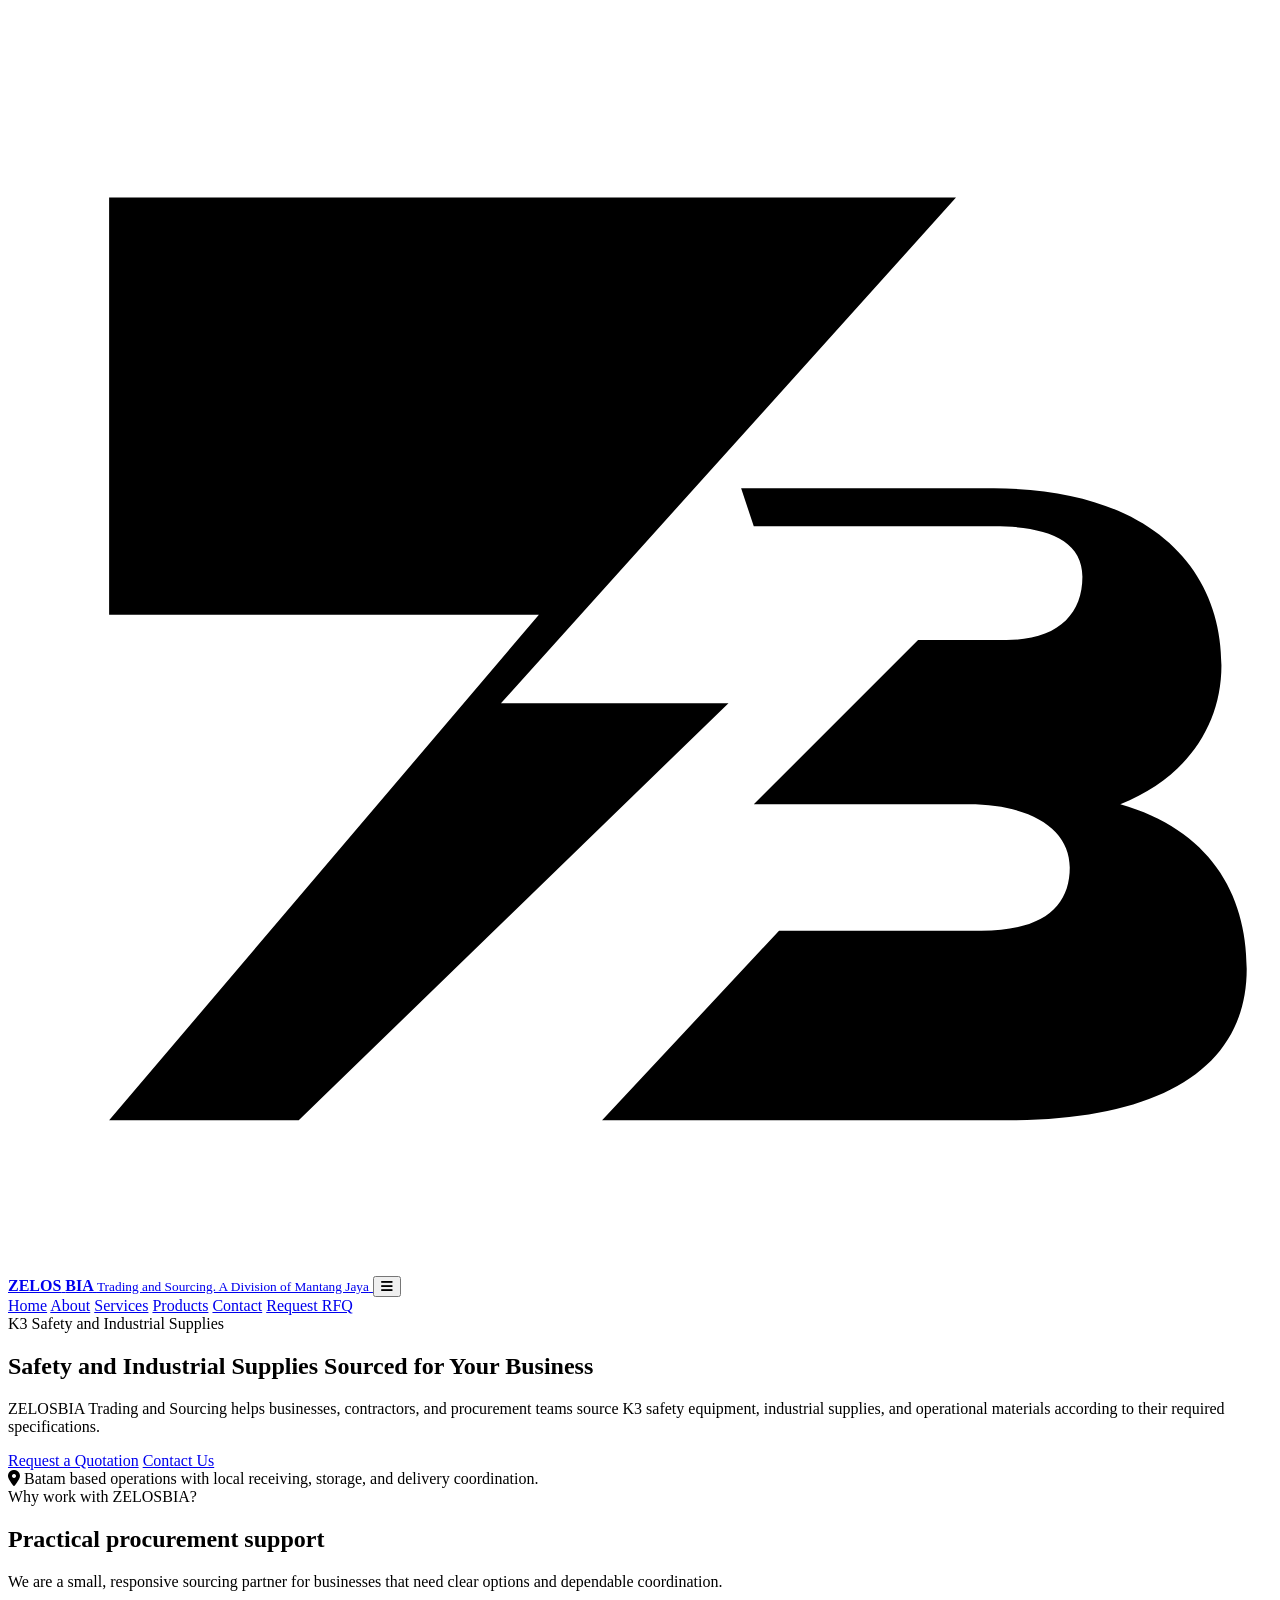
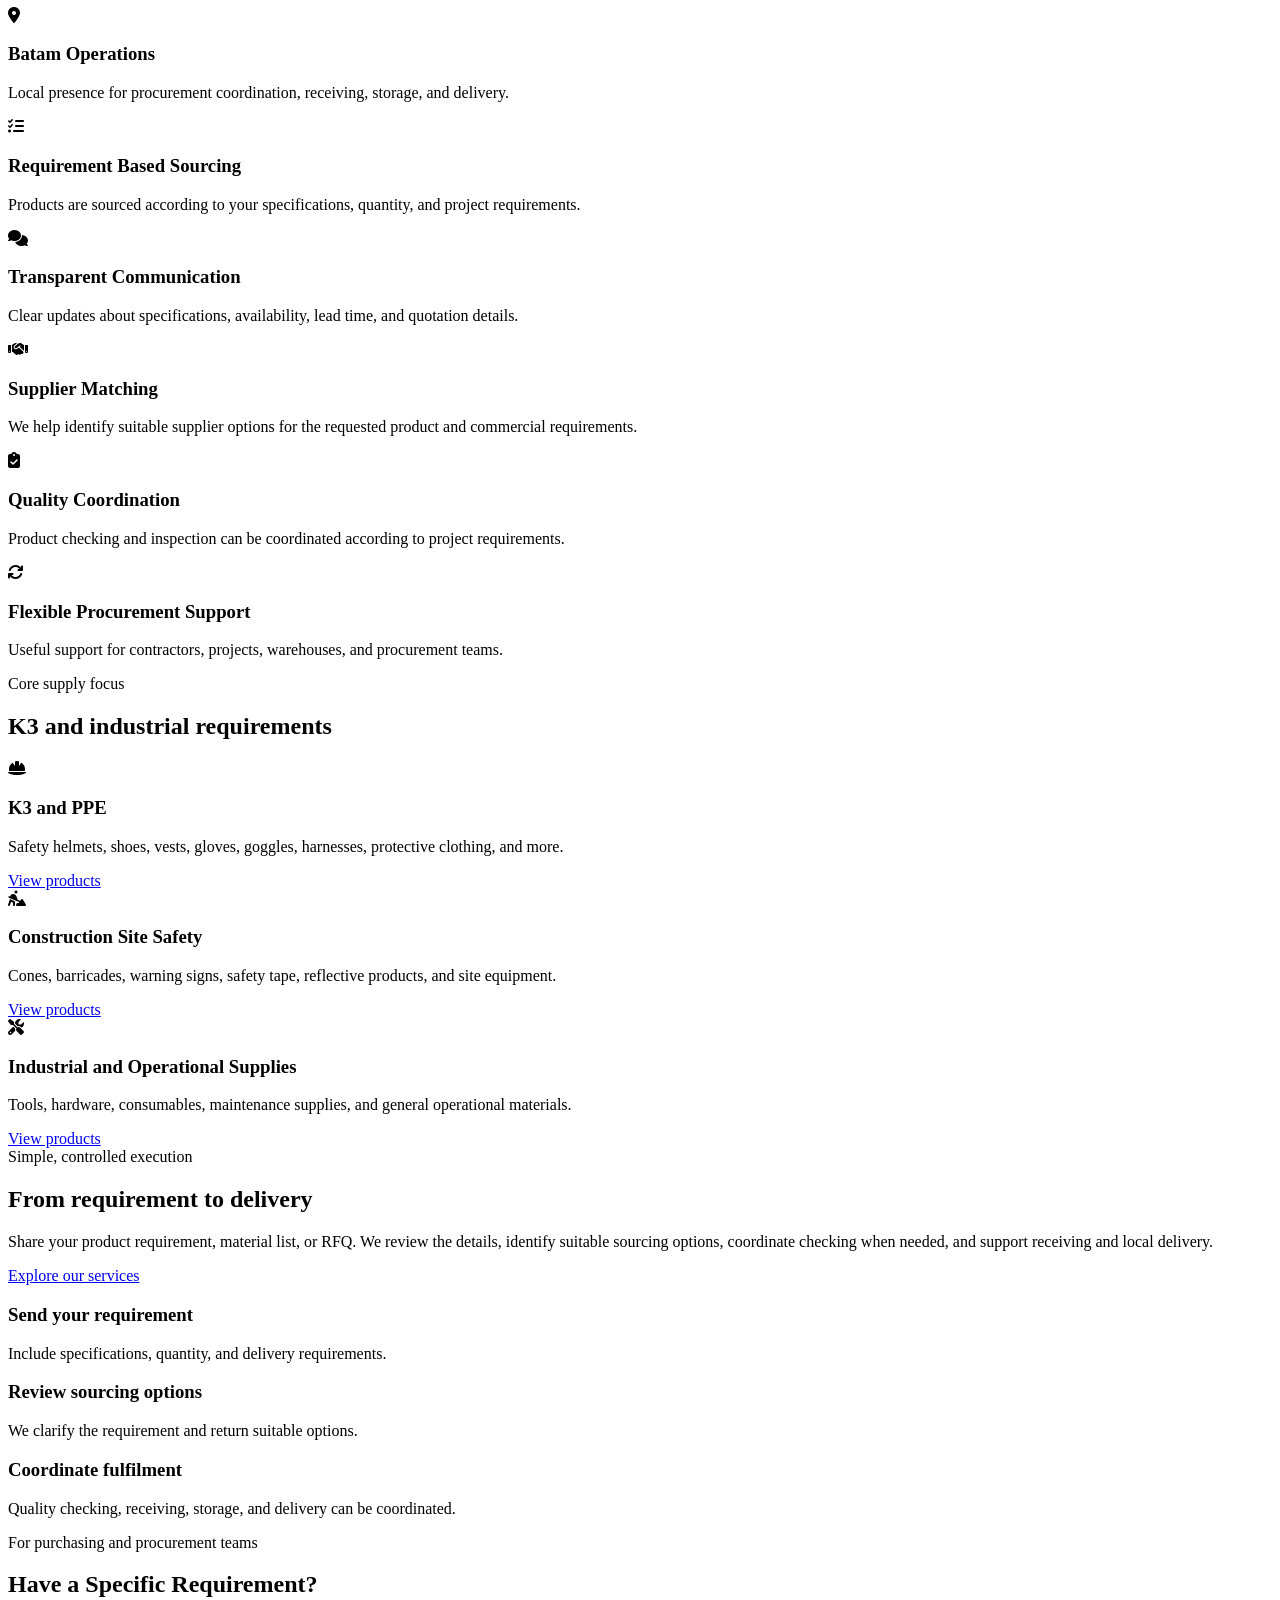
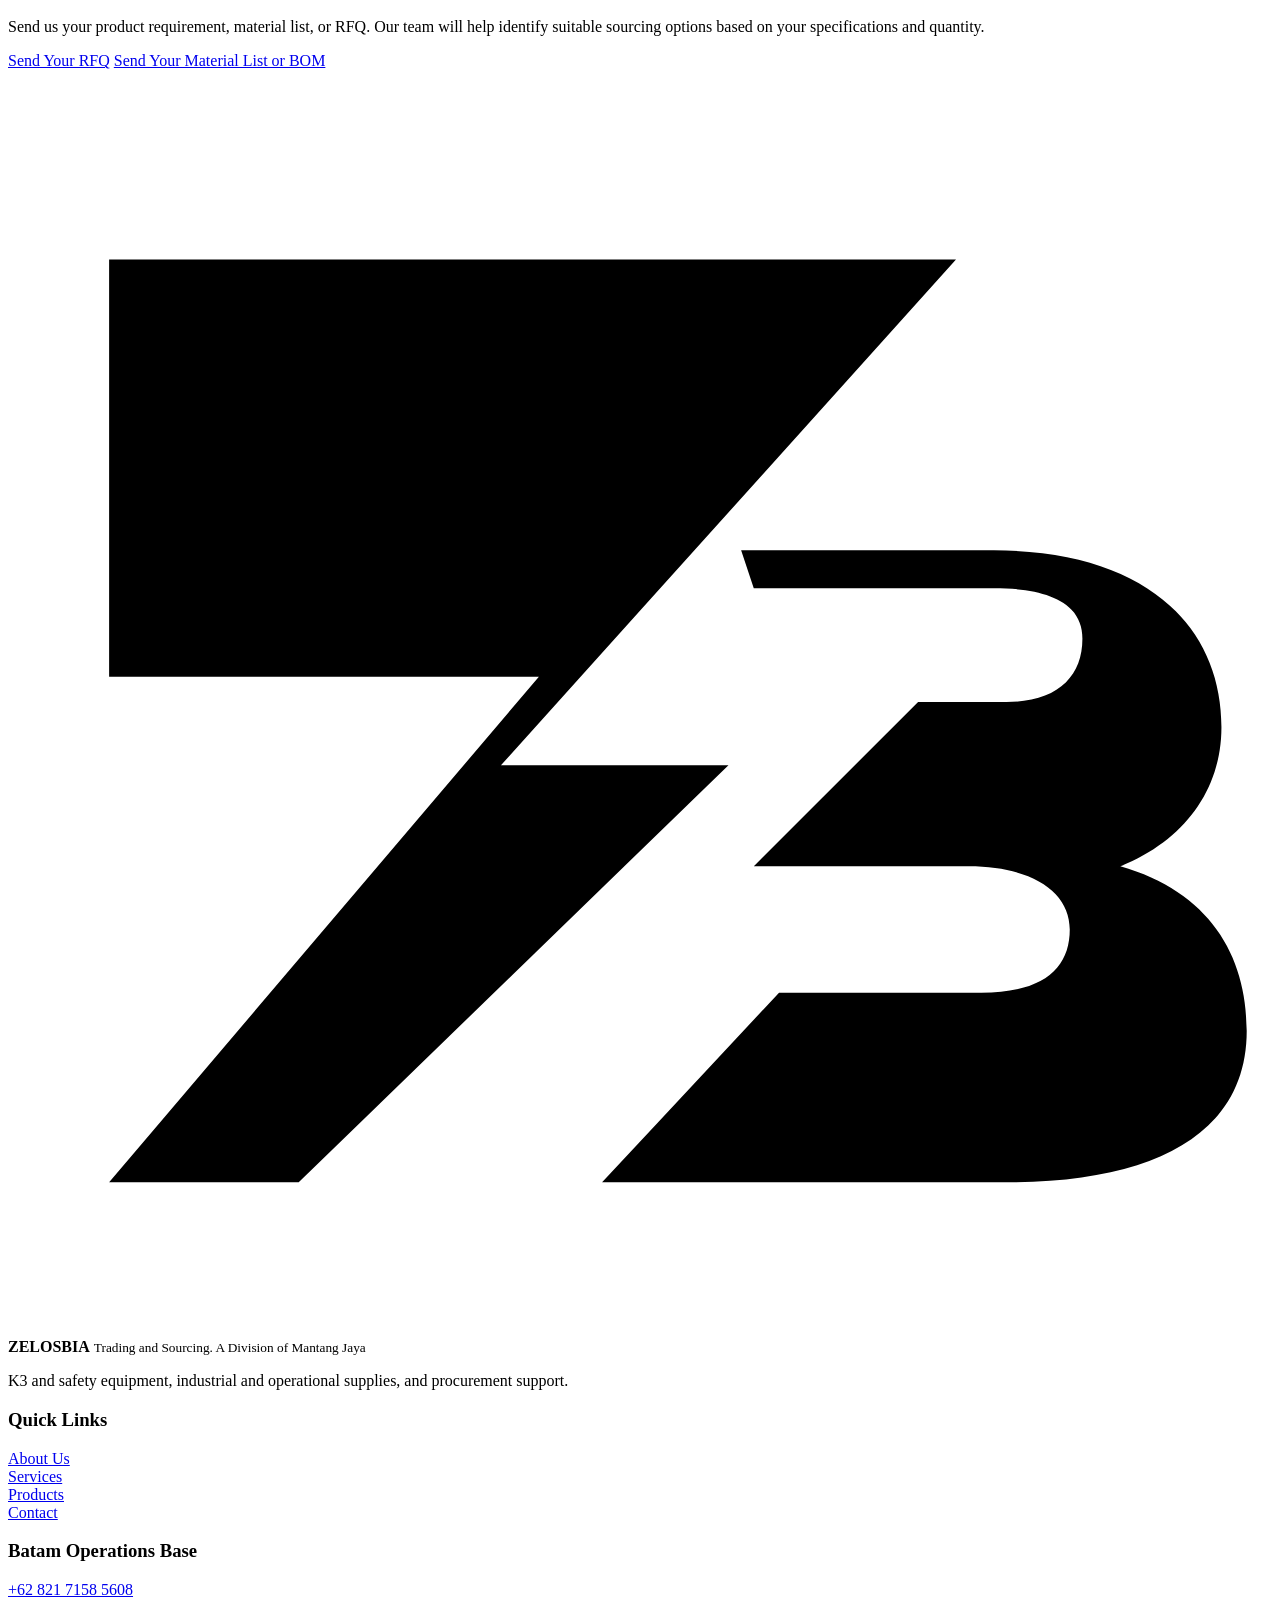
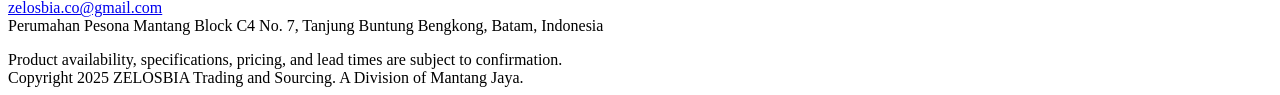
==== index.html @ f61bfc35 "Add files via upload" ====
<!doctype html>
<html lang="en">
<head>
  <meta charset="utf-8">
  <meta name="viewport" content="width=device-width, initial-scale=1">
  <title>ZELOSBIA Trading and Sourcing | K3 and Industrial Supplies Batam</title>
  <meta name="description" content="ZELOSBIA Trading and Sourcing provides K3 safety equipment, PPE, industrial supplies, and procurement sourcing support for businesses and contractors in Batam.">
  <link rel="preconnect" href="https://fonts.googleapis.com">
  <link href="https://fonts.googleapis.com/css2?family=Inter:wght@400;500;600;700;800&family=Playfair+Display:wght@600;700&display=swap" rel="stylesheet">
  <link rel="stylesheet" href="https://cdnjs.cloudflare.com/ajax/libs/font-awesome/6.5.2/css/all.min.css">
  <link rel="stylesheet" href="css/style.css">
</head>
<body>
  <!-- Fixed header containing the brand and main navigation. -->
  <header class="site-header">
    <div class="container navbar">
      <a class="brand" href="index.html" aria-label="ZELOSBIA home">
        <span class="brand-mark" aria-hidden="true">
          <svg viewBox="0 0 100 100">
            <path class="logo-z" d="M8 15h67L39 55h18L23 88H8l34-40H8z"></path>
            <path class="logo-b" d="M58 38h20c12 0 18 6 18 14 0 5-3 9-8 11 7 2 10 7 10 13 0 8-7 12-19 12H47l14-15h16c5 0 7-2 7-5s-3-5-8-5H59l13-13h7c4 0 6-2 6-5s-3-4-7-4H59z"></path>
          </svg>
        </span>
        <span class="brand-copy">
          <strong>
            <span class="brand-zelos">ZELOS</span>
            <span class="brand-bia">BIA</span>
          </strong>
          <small>Trading and Sourcing. A Division of Mantang Jaya</small>
        </span>
      </a>
      <button class="menu-button" type="button" aria-label="Open navigation" aria-expanded="false">
        <i class="fa-solid fa-bars"></i>
      </button>
      <nav class="nav-links" aria-label="Main navigation">
        <a class="active" href="index.html">Home</a>
        <a href="about.html">About</a>
        <a href="services.html">Services</a>
        <a href="products.html">Products</a>
        <a href="contact.html">Contact</a>
        <a class="button button-primary" href="contact.html">Request RFQ</a>
      </nav>
    </div>
  </header>
  <!-- Main page content. -->
  <main>
    <section class="hero">
      <div class="container hero-copy">
        <span class="eyebrow">K3 Safety and Industrial Supplies</span>
        <h1>Safety and Industrial Supplies Sourced for Your Business</h1>
        <p>ZELOSBIA Trading and Sourcing helps businesses, contractors, and procurement teams source K3 safety equipment, industrial supplies, and operational materials according to their required specifications.</p>
        <div class="actions">
          <a class="button button-primary" href="contact.html">Request a Quotation</a>
          <a class="button button-outline" href="contact.html">Contact Us</a>
        </div>
        <div class="hero-note">
          <i class="fa-solid fa-location-dot"></i>
          <span>Batam based operations with local receiving, storage, and delivery coordination.</span>
        </div>
      </div>
    </section>
    <section class="section fade-in">
      <div class="container">
        <div class="section-heading">
          <span class="eyebrow">Why work with ZELOSBIA?</span>
          <h2>Practical procurement support</h2>
          <p>We are a small, responsive sourcing partner for businesses that need clear options and dependable coordination.</p>
        </div>
        <div class="grid grid-3">
          <article class="card">
            <i class="card-icon fa-solid fa-location-dot"></i>
            <h3>Batam Operations</h3>
            <p>Local presence for procurement coordination, receiving, storage, and delivery.</p>
          </article>
          <article class="card">
            <i class="card-icon fa-solid fa-list-check"></i>
            <h3>Requirement Based Sourcing</h3>
            <p>Products are sourced according to your specifications, quantity, and project requirements.</p>
          </article>
          <article class="card">
            <i class="card-icon fa-solid fa-comments"></i>
            <h3>Transparent Communication</h3>
            <p>Clear updates about specifications, availability, lead time, and quotation details.</p>
          </article>
          <article class="card">
            <i class="card-icon fa-solid fa-handshake"></i>
            <h3>Supplier Matching</h3>
            <p>We help identify suitable supplier options for the requested product and commercial requirements.</p>
          </article>
          <article class="card">
            <i class="card-icon fa-solid fa-clipboard-check"></i>
            <h3>Quality Coordination</h3>
            <p>Product checking and inspection can be coordinated according to project requirements.</p>
          </article>
          <article class="card">
            <i class="card-icon fa-solid fa-arrows-rotate"></i>
            <h3>Flexible Procurement Support</h3>
            <p>Useful support for contractors, projects, warehouses, and procurement teams.</p>
          </article>
        </div>
      </div>
    </section>
    <section class="section dark-section fade-in">
      <div class="container">
        <div class="section-heading">
          <span class="eyebrow">Core supply focus</span>
          <h2>K3 and industrial requirements</h2>
        </div>
        <div class="grid grid-3">
          <article class="card">
            <i class="card-icon fa-solid fa-helmet-safety"></i>
            <h3>K3 and PPE</h3>
            <p>Safety helmets, shoes, vests, gloves, goggles, harnesses, protective clothing, and more.</p>
            <a class="button button-dark" href="products.html">View products</a>
          </article>
          <article class="card">
            <i class="card-icon fa-solid fa-person-digging"></i>
            <h3>Construction Site Safety</h3>
            <p>Cones, barricades, warning signs, safety tape, reflective products, and site equipment.</p>
            <a class="button button-dark" href="products.html">View products</a>
          </article>
          <article class="card">
            <i class="card-icon fa-solid fa-screwdriver-wrench"></i>
            <h3>Industrial and Operational Supplies</h3>
            <p>Tools, hardware, consumables, maintenance supplies, and general operational materials.</p>
            <a class="button button-dark" href="products.html">View products</a>
          </article>
        </div>
      </div>
    </section>
    <section class="section fade-in">
      <div class="container grid grid-2">
        <div>
          <span class="eyebrow">Simple, controlled execution</span>
          <h2>From requirement to delivery</h2>
          <p>Share your product requirement, material list, or RFQ. We review the details, identify suitable sourcing options, coordinate checking when needed, and support receiving and local delivery.</p>
          <a class="button button-primary" href="services.html">Explore our services</a>
        </div>
        <div class="steps">
          <div class="step">
            <h3>Send your requirement</h3>
            <p>Include specifications, quantity, and delivery requirements.</p>
          </div>
          <div class="step">
            <h3>Review sourcing options</h3>
            <p>We clarify the requirement and return suitable options.</p>
          </div>
          <div class="step">
            <h3>Coordinate fulfilment</h3>
            <p>Quality checking, receiving, storage, and delivery can be coordinated.</p>
          </div>
        </div>
      </div>
    </section>
    <section class="rfq-highlight fade-in">
      <div class="container">
        <span class="eyebrow">For purchasing and procurement teams</span>
        <h2>Have a Specific Requirement?</h2>
        <p>Send us your product requirement, material list, or RFQ. Our team will help identify suitable sourcing options based on your specifications and quantity.</p>
        <div class="actions">
          <a class="button button-primary" href="contact.html">Send Your RFQ</a>
          <a class="button button-outline" href="contact.html#attachment">Send Your Material List or BOM</a>
        </div>
      </div>
    </section>
  </main>
  <!-- Footer with company information and quick links. -->
  <footer class="site-footer">
    <div class="container">
      <div class="footer-grid">
        <div>
          <div class="brand">
            <span class="brand-mark" aria-hidden="true">
              <svg viewBox="0 0 100 100">
                <path class="logo-z" d="M8 15h67L39 55h18L23 88H8l34-40H8z"></path>
                <path class="logo-b" d="M58 38h20c12 0 18 6 18 14 0 5-3 9-8 11 7 2 10 7 10 13 0 8-7 12-19 12H47l14-15h16c5 0 7-2 7-5s-3-5-8-5H59l13-13h7c4 0 6-2 6-5s-3-4-7-4H59z"></path>
              </svg>
            </span>
            <span class="brand-copy">
              <strong><span class="brand-zelos">ZELOS</span><span class="brand-bia">BIA</span></strong>
              <small>Trading and Sourcing. A Division of Mantang Jaya</small>
            </span>
          </div>
          <p>K3 and safety equipment, industrial and operational supplies, and procurement support.</p>
        </div>
        <div>
          <h3>Quick Links</h3>
          <p>
            <a href="about.html">About Us</a><br>
            <a href="services.html">Services</a><br>
            <a href="products.html">Products</a><br>
            <a href="contact.html">Contact</a>
          </p>
        </div>
        <div>
          <h3>Batam Operations Base</h3>
          <p>
            <a href="https://wa.me/6282171585608">+62 821 7158 5608</a><br>
            <a href="mailto:zelosbia.co@gmail.com">zelosbia.co@gmail.com</a><br>
            Perumahan Pesona Mantang Block C4 No. 7, Tanjung Buntung Bengkong, Batam, Indonesia
          </p>
        </div>
      </div>
      <div class="footer-bottom">
        Product availability, specifications, pricing, and lead times are subject to confirmation.<br>
        Copyright 2025 ZELOSBIA Trading and Sourcing. A Division of Mantang Jaya.
      </div>
    </div>
  </footer>
  <script src="js/script.js"></script>
</body>
</html>
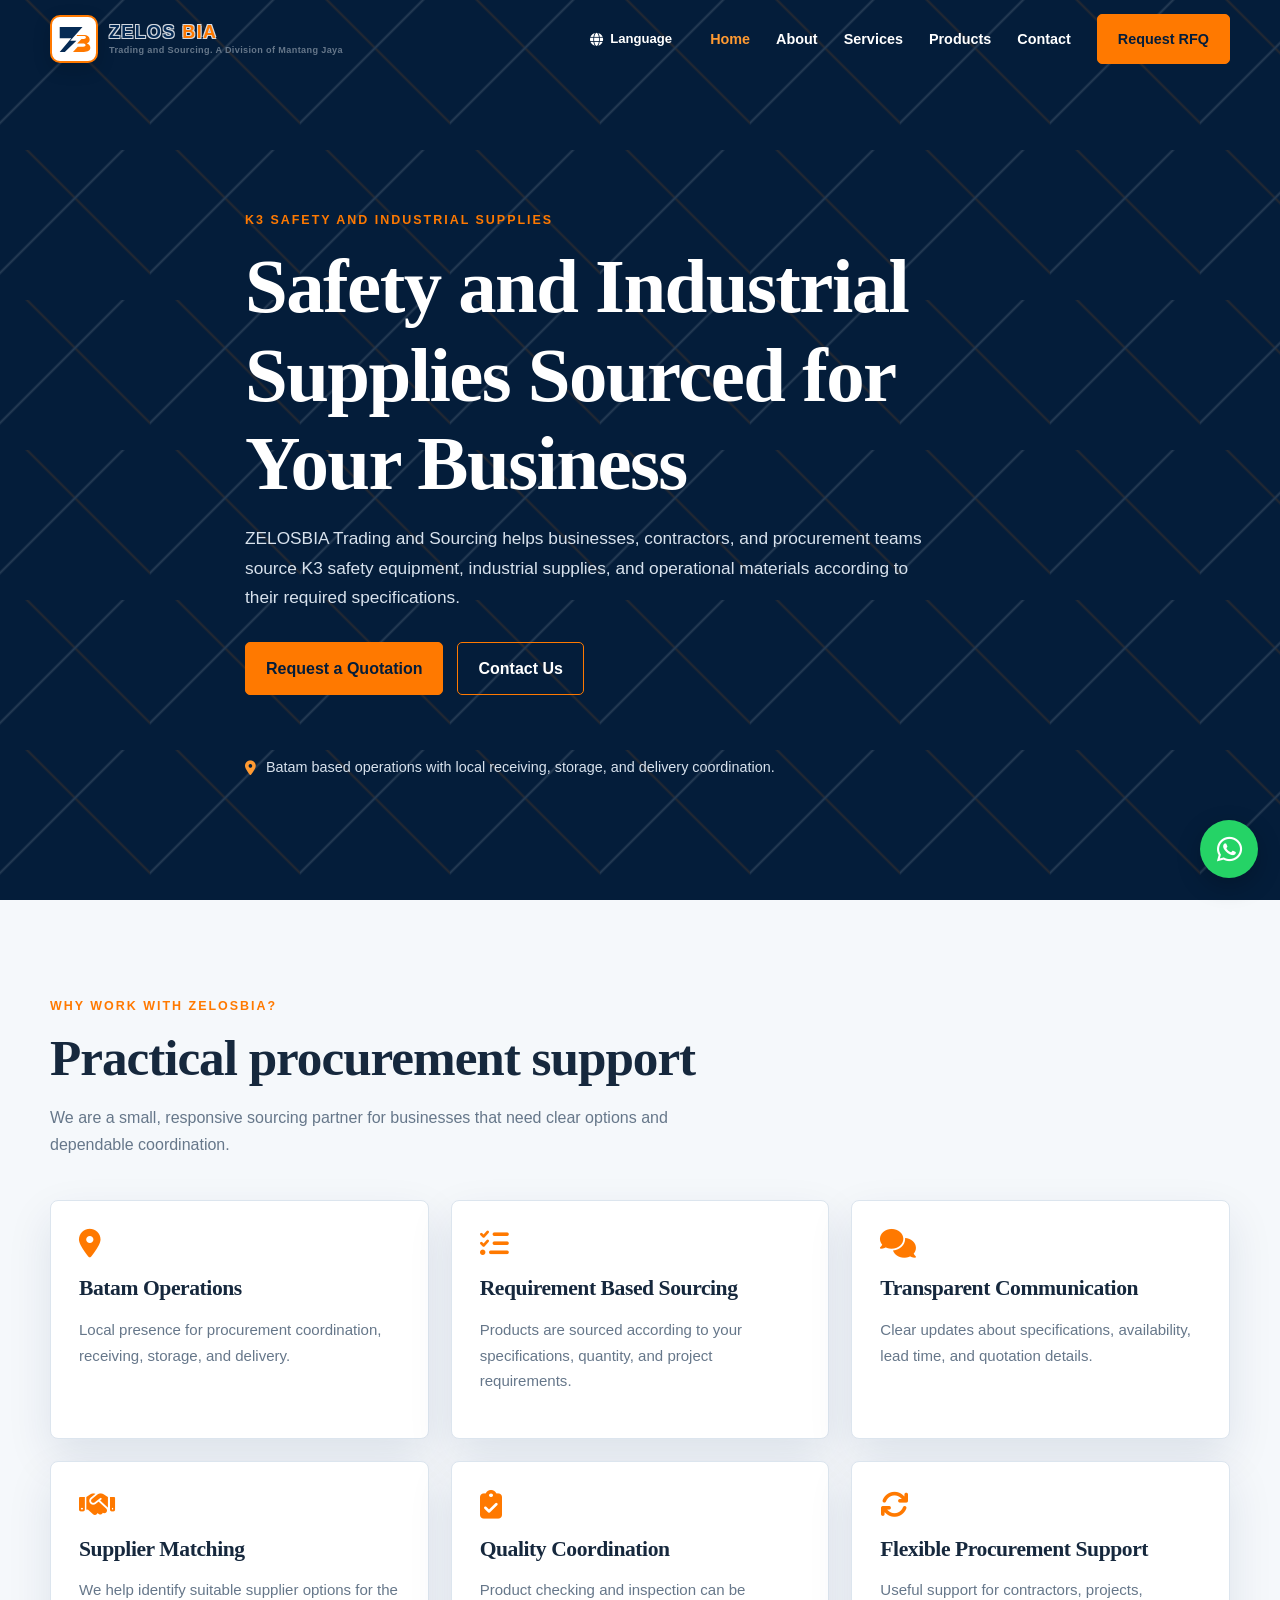
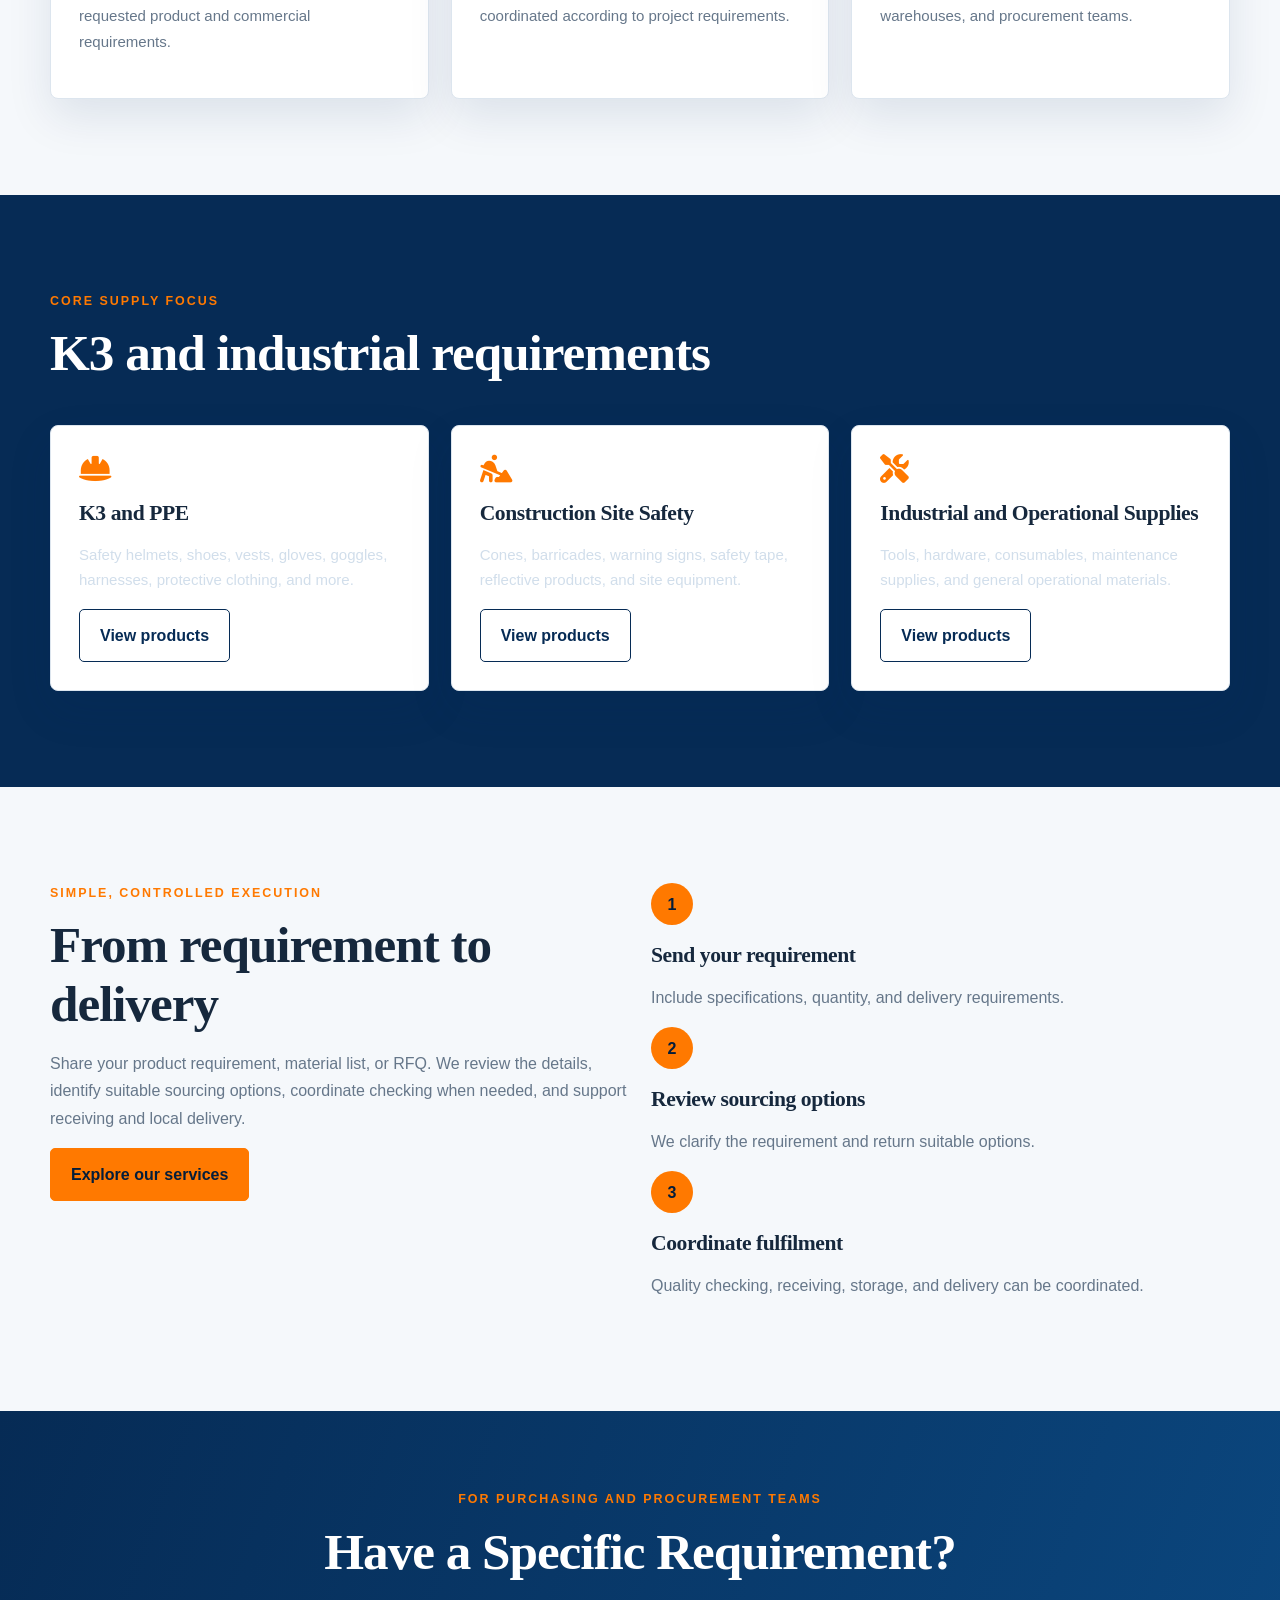
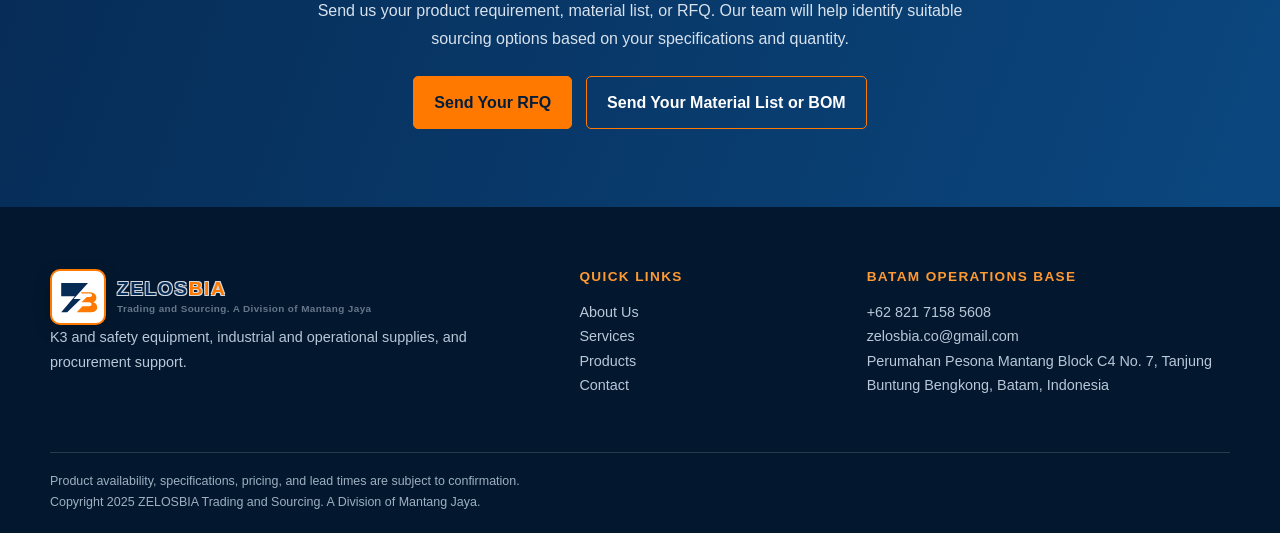
==== commit 460393c5: "Update stylesheet and script paths in index.html" ====
--- a/index.html
+++ b/index.html
@@ -8,7 +8,7 @@
   <link rel="preconnect" href="https://fonts.googleapis.com">
   <link href="https://fonts.googleapis.com/css2?family=Inter:wght@400;500;600;700;800&family=Playfair+Display:wght@600;700&display=swap" rel="stylesheet">
   <link rel="stylesheet" href="https://cdnjs.cloudflare.com/ajax/libs/font-awesome/6.5.2/css/all.min.css">
-  <link rel="stylesheet" href="css/style.css">
+  <link rel="stylesheet" href="style.css">
 </head>
 <body>
   <!-- Fixed header containing the brand and main navigation. -->
@@ -207,6 +207,6 @@
       </div>
     </div>
   </footer>
-  <script src="js/script.js"></script>
+  <script src="script.js"></script>
 </body>
 </html>
--- a/style.css
+++ b/style.css
@@ -0,0 +1,707 @@
+/* Global design variables used throughout the website. */
+:root {
+  --navy: #062b55;
+  --navy-dark: #041d3a;
+  --blue: #0b477f;
+  --orange: #ff7900;
+  --orange-light: #ff9a32;
+  --surface: #ffffff;
+  --background: #f5f8fb;
+  --text: #16283d;
+  --muted: #66778a;
+  --line: #dce5ee;
+  --shadow: 0 18px 45px rgba(6, 43, 85, 0.1);
+}
+
+/* Apply consistent sizing to every element. */
+*, *::before, *::after { box-sizing: border-box;
+}
+html {
+  scroll-behavior: smooth;
+  -webkit-text-size-adjust: 100%;
+  text-size-adjust: 100%;
+}
+body {
+  margin: 0;
+  min-width: 320px;
+  background: var(--background);
+  color: var(--text);
+  font: 16px/1.7 Inter, Arial, sans-serif;
+  -webkit-font-smoothing: antialiased;
+  text-rendering: optimizeLegibility;
+}
+body.menu-open { overflow: hidden;
+}
+h1, h2, h3 { margin: 0 0 16px;
+line-height: 1.15;
+letter-spacing: -0.02em;
+}
+h1, h2, h3 { font-family: "Playfair Display", Georgia, serif;
+}
+h1 { font-size: clamp(2.6rem, 6vw, 5rem);
+}
+h2 { font-size: clamp(2rem, 4vw, 3.4rem);
+}
+h3 { font-size: 1.35rem;
+}
+p { margin: 0 0 16px;
+color: var(--muted);
+}
+a { color: inherit;
+text-decoration: none;
+}
+img { max-width: 100%;
+display: block;
+}
+.container {
+  width: 92%;
+  max-width: 1180px;
+  margin-right: auto;
+  margin-left: auto;
+}
+
+button, input, select, textarea { font: inherit;
+}
+button, a, input, select, textarea { -webkit-tap-highlight-color: transparent;
+}
+
+@supports (width: min(1180px, 92%)) {
+  .container { width: min(1180px, calc(100% - 40px)); }
+}
+.section { padding: 96px 0;
+}
+.section-heading { max-width: 700px;
+margin-bottom: 42px;
+}
+.eyebrow { display: block;
+margin-bottom: 12px;
+color: var(--orange);
+font-size: .78rem;
+font-weight: 800;
+letter-spacing: .16em;
+text-transform: uppercase;
+}
+
+/* Fixed navigation header and its scroll state. */
+.site-header {
+  position: fixed;
+  z-index: 20;
+  width: 100%;
+  padding: 14px 0;
+  color: white;
+  transition: .3s ease;
+}
+.site-header.scrolled { background: rgba(4, 29, 58, .97);
+box-shadow: 0 8px 25px rgba(0,0,0,.12);
+}
+@supports ((-webkit-backdrop-filter: blur(14px)) or (backdrop-filter: blur(14px))) {
+  .site-header.scrolled {
+    -webkit-backdrop-filter: blur(14px);
+    backdrop-filter: blur(14px);
+    background: rgba(4, 29, 58, .94);
+  }
+}
+.navbar { display: flex;
+align-items: center;
+justify-content: space-between;
+gap: 28px;
+}
+
+.navbar > .brand { min-width: 0; }
+.navbar > .language-control,
+.navbar > .menu-button { flex: 0 0 auto; }
+.brand {
+  display: inline-flex;
+  align-items: center;
+  gap: 11px;
+  color: white;
+}
+
+.brand-mark {
+  display: grid;
+  place-items: center;
+  width: 48px;
+  height: 48px;
+  flex: 0 0 48px;
+  border: 2px solid var(--orange);
+  border-radius: 10px;
+  background: white;
+  color: var(--navy);
+  box-shadow: 0 6px 18px rgba(0, 0, 0, .16);
+}
+
+.brand-mark svg {
+  width: 34px;
+  height: 34px;
+}
+
+.brand-copy {
+  display: flex;
+  flex-direction: column;
+  line-height: 1.05;
+  padding: 2px 0;
+}
+
+.brand-copy strong {
+  font-size: 1.12rem;
+  font-weight: 800;
+  letter-spacing: .08em;
+  text-shadow:
+    -1px -1px 0 #d4d9df,
+    1px -1px 0 #d4d9df,
+    -1px 1px 0 #d4d9df,
+    1px 1px 0 #d4d9df;
+}
+
+.brand-zelos { color: var(--navy); }
+.brand-bia { color: var(--orange); }
+
+.brand-copy small {
+  margin-top: 5px;
+  color: var(--muted);
+  font-size: .57rem;
+  font-weight: 600;
+  letter-spacing: .04em;
+  white-space: nowrap;
+}
+
+.brand-mark svg { overflow: visible; }
+.brand-mark .logo-z { fill: var(--navy); }
+.brand-mark .logo-b { fill: var(--orange); }
+
+.site-footer .brand-mark {
+  width: 56px;
+  height: 56px;
+  flex-basis: 56px;
+}
+
+.site-footer .brand-mark svg {
+  width: 40px;
+  height: 40px;
+}
+
+.site-footer .brand-copy strong {
+  font-size: 1.2rem;
+}
+
+.site-footer .brand-copy small {
+  font-size: .62rem;
+}
+.nav-links { display: flex;
+align-items: center;
+gap: 26px;
+}
+.nav-links a { font-size: .9rem;
+font-weight: 700;
+transition: color .2s;
+}
+.nav-links a:hover, .nav-links a.active { color: var(--orange-light);
+}
+.menu-button { display: none;
+  width: 44px;
+  height: 44px;
+  flex: 0 0 44px;
+  padding: 0;
+  border: 0;
+  border-radius: 0;
+  background: transparent;
+  color: white;
+  font-size: 1.5rem;
+  line-height: 1;
+  cursor: pointer;
+}
+.menu-button:hover { color: var(--orange-light); }
+
+.language-control { position: relative; margin-left: auto; }
+.language-button { display: inline-flex; align-items: center; gap: 7px; padding: 8px 10px; border: 0; border-radius: 0; background: transparent; color: white; font-size: .82rem; font-weight: 700; cursor: pointer; }
+.language-button:hover, .language-control.open .language-button { color: var(--orange-light); }
+.language-menu { position: absolute; top: calc(100% + 10px); right: 0; z-index: 25; display: none; width: 245px; padding: 12px; border: 1px solid var(--line); border-radius: 6px; background: white; box-shadow: var(--shadow); }
+.language-control.open .language-menu { display: block; }
+.language-menu .goog-te-gadget { color: var(--muted); font: 700 .82rem Inter, sans-serif; }
+.language-menu .goog-te-gadget span { display: none; }
+.language-menu .goog-te-combo { width: 100%; margin: 0; padding: 9px; border: 1px solid var(--line); border-radius: 4px; color: var(--text); background: white; font: inherit; }
+.goog-te-banner-frame, .skiptranslate iframe { display: none !important; }
+body { top: 0 !important; }
+
+.button { display: inline-flex;
+align-items: center;
+justify-content: center;
+gap: 9px;
+min-height: 46px;
+border: 1px solid var(--orange);
+border-radius: 5px;
+padding: 12px 20px;
+font-weight: 800;
+transition: transform .2s, filter .2s, background-color .2s, color .2s;
+cursor: pointer;
+text-align: center;
+}
+.button:focus-visible, .menu-button:focus-visible, .filter-button:focus-visible,
+.accordion-button:focus-visible, input:focus-visible, select:focus-visible,
+textarea:focus-visible {
+  outline: 3px solid var(--orange-light);
+  outline-offset: 3px;
+}
+.button:hover { transform: translateY(-2px);
+filter: brightness(1.08);
+}
+.button-primary { background: var(--orange);
+color: var(--navy-dark);
+}
+.button-outline { color: white;
+}
+.button-dark { color: var(--navy);
+border-color: var(--navy);
+}
+
+/* Large hero areas used on the home and internal pages. */
+/* Large hero areas used on the home and internal pages. */
+.hero, .page-hero { position: relative;
+overflow: hidden;
+background: var(--navy-dark);
+color: white;
+}
+.hero { min-height: 100vh;
+min-height: 100svh;
+padding: 180px 0 90px;
+display: flex;
+align-items: center;
+}
+.hero::after { content: "";
+position: absolute;
+inset: 0;
+opacity: .13;
+background: linear-gradient(135deg, transparent 40%, #fff 41%, transparent 42%), linear-gradient(45deg, transparent 58%, var(--orange) 59%, transparent 60%);
+background-size: 150px 150px;
+}
+.hero .container, .page-hero .container { position: relative;
+z-index: 1;
+}
+.hero-copy { max-width: 790px;
+}
+.hero-note { display: flex; align-items: center; gap: 10px; max-width: 620px; color: #d8e2ed; font-size: .9rem; }
+.hero-note i { color: var(--orange-light); }
+.hero p, .page-hero p { max-width: 680px;
+color: #d8e2ed;
+font-size: 1.08rem;
+}
+.actions { display: flex;
+flex-wrap: wrap;
+gap: 14px;
+margin: 30px 0 60px;
+}
+.stats { display: grid;
+grid-template-columns: repeat(4, 1fr);
+max-width: 920px;
+background: rgba(255,255,255,.16);
+}
+.stat { padding: 18px 20px;
+background: rgba(6,43,85,.8);
+}
+.stat strong { display: block;
+color: var(--orange-light);
+font-size: 1.7rem;
+}
+.stat span { color: #d8e2ed;
+font-size: .78rem;
+}
+.page-hero { padding: 160px 0 82px;
+}
+.breadcrumb { margin-bottom: 18px;
+color: var(--orange-light);
+font-size: .82rem;
+font-weight: 700;
+}
+
+/* Reusable responsive grid layouts. */
+.grid { display: grid;
+gap: 22px;
+}
+.grid-2 { grid-template-columns: repeat(2, 1fr);
+}
+.grid-3 { grid-template-columns: repeat(3, 1fr);
+}
+.grid-4 { grid-template-columns: repeat(4, 1fr);
+}
+/* Shared surface style for cards, forms, and contact details. */
+.card, .form-card, .info-card { background: var(--surface);
+border: 1px solid var(--line);
+border-radius: 8px;
+box-shadow: var(--shadow);
+}
+.card { padding: 28px;
+}
+.card-icon { margin-bottom: 18px;
+color: var(--orange);
+font-size: 1.8rem;
+}
+.card p { font-size: .94rem;
+}
+.dark-section { background: var(--navy);
+color: white;
+}
+.dark-section p { color: #d1deeb;
+}
+.dark-section .card { color: var(--text);
+}
+.pills { display: flex;
+flex-wrap: wrap;
+gap: 12px;
+}
+.pill { padding: 15px 22px;
+background: white;
+border: 1px solid var(--line);
+border-radius: 4px;
+font-weight: 700;
+}
+.steps { counter-reset: step;
+}
+.step { position: relative;
+padding-top: 60px;
+}
+.step::before { counter-increment: step;
+content: counter(step);
+position: absolute;
+top: 0;
+left: 0;
+display: grid;
+place-items: center;
+width: 42px;
+height: 42px;
+border-radius: 50%;
+background: var(--orange);
+color: var(--navy-dark);
+font-weight: 900;
+}
+.placeholder { min-height: 180px;
+display: grid;
+place-items: center;
+background: #dfe6ed;
+color: #647487;
+text-align: center;
+font-weight: 700;
+letter-spacing: .06em;
+overflow: hidden;
+}
+.placeholder img {
+  width: 100%;
+  height: 180px;
+  object-fit: cover;
+}
+.story-art { min-height: 360px;
+display: grid;
+place-items: center;
+border-radius: 8px;
+background: linear-gradient(135deg, var(--navy), var(--blue));
+color: var(--orange-light);
+font-weight: 800;
+letter-spacing: .12em;
+text-align: center;
+}
+.facts { background: var(--navy);
+color: white;
+}
+.fact strong { display: block;
+color: var(--orange-light);
+font: 700 2.8rem "Playfair Display", serif;
+}
+.fact span { color: #d8e2ed;
+}
+.rfq-highlight { padding: 78px 20px; background: linear-gradient(110deg, var(--navy), var(--blue)); color: white; }
+.rfq-highlight .container { max-width: 820px; text-align: center; }
+.rfq-highlight p { max-width: 700px; margin: 0 auto 24px; color: #d8e2ed; }
+.rfq-highlight .actions { justify-content: center; margin: 24px 0 0; }
+.cta { padding: 68px 20px;
+background: linear-gradient(110deg, var(--navy), var(--blue));
+color: white;
+text-align: center;
+}
+.cta p { color: #d8e2ed;
+}
+
+/* Accordion component used for the service workflow. */
+.accordion { max-width: 820px;
+}
+.accordion-item { margin-bottom: 8px;
+background: white;
+border: 1px solid var(--line);
+}
+.accordion-button, .faq-button { width: 100%;
+display: flex;
+align-items: center;
+justify-content: space-between;
+gap: 15px;
+padding: 20px;
+border: 0;
+background: white;
+color: var(--text);
+font: 700 1rem Inter, sans-serif;
+text-align: left;
+cursor: pointer;
+}
+.accordion-button i, .faq-button i { color: var(--orange);
+}
+.accordion-content, .faq-answer { display: none;
+padding: 0 20px 20px;
+}
+.accordion-content.open, .faq-answer.open { display: block;
+}
+.table-wrap { overflow-x: auto;
+}
+table { width: 100%;
+min-width: 620px;
+border-collapse: collapse;
+background: white;
+}
+th, td { padding: 16px;
+border: 1px solid var(--line);
+text-align: left;
+}
+th { background: var(--navy);
+color: white;
+}
+/* Product category filter controls and hidden product cards. */
+.filter-bar { display: flex;
+flex-wrap: wrap;
+gap: 10px;
+margin: 28px 0 32px;
+}
+.filter-button { padding: 11px 16px;
+border: 1px solid var(--line);
+border-radius: 4px;
+background: white;
+color: var(--text);
+font-weight: 700;
+cursor: pointer;
+}
+.filter-button.active, .filter-button:hover { border-color: var(--orange);
+background: var(--orange);
+}
+.product-card.hidden { display: none;
+}
+.product-card { overflow: hidden;
+padding: 0;
+}
+.product-card .card-content { padding: 22px;
+}
+.banner { margin-top: 45px;
+padding: 48px;
+background: var(--navy);
+color: white;
+}
+.banner p { color: #d8e2ed;
+}
+
+/* RFQ contact layout and form controls. */
+.form-card { padding: 30px;
+}
+.form-grid { display: grid;
+grid-template-columns: repeat(2, 1fr);
+gap: 16px;
+}
+.form-field { margin-bottom: 16px;
+}
+.form-field.full { grid-column: 1 / -1;
+}
+label { display: block;
+margin-bottom: 6px;
+font-size: .88rem;
+font-weight: 800;
+}
+input, select, textarea { width: 100%;
+padding: 13px;
+border: 1px solid #cbd7e2;
+border-radius: 4px;
+background: white;
+color: var(--text);
+font: inherit;
+}
+textarea { min-height: 140px;
+resize: vertical;
+}
+.error { display: block;
+min-height: 18px;
+color: #c0392b;
+font-size: .76rem;
+}
+.file-note { display: block;
+min-height: 18px;
+color: var(--muted);
+font-size: .76rem;
+}
+.form-success { display: none;
+margin-top: 14px;
+color: #1f7a4d;
+font-weight: 700;
+}
+.direct-rfq {
+  padding: 30px;
+  background: var(--surface);
+  border: 1px solid var(--line);
+  border-radius: 8px;
+  box-shadow: var(--shadow);
+}
+.direct-rfq .card-icon { margin-bottom: 12px; }
+.direct-rfq-actions {
+  display: flex;
+  flex-wrap: wrap;
+  gap: 12px;
+  margin: 24px 0;
+}
+.direct-rfq-note { font-size: .9rem; }
+.whatsapp-float {
+  position: fixed;
+  z-index: 30;
+  right: 22px;
+  bottom: 22px;
+  display: inline-flex;
+  align-items: center;
+  justify-content: center;
+  width: 58px;
+  height: 58px;
+  border-radius: 50%;
+  background: #25d366;
+  color: white;
+  box-shadow: 0 8px 24px rgba(0, 0, 0, .22);
+  font-size: 1.8rem;
+  transition: transform .2s, filter .2s;
+}
+.whatsapp-float:hover { transform: translateY(-3px); filter: brightness(1.08); }
+.whatsapp-float:focus-visible { outline: 3px solid var(--orange-light); outline-offset: 4px; }
+@media (max-width: 520px) {
+  .whatsapp-float { right: 16px; bottom: 16px; width: 54px; height: 54px; }
+  .direct-rfq { padding: 22px; }
+}
+.info-card { display: flex;
+gap: 16px;
+margin-bottom: 14px;
+padding: 22px;
+}
+.info-card i { color: var(--orange);
+font-size: 1.3rem;
+}
+.info-card h3 { margin: 0 0 5px;
+font: 800 1rem Inter, sans-serif;
+}
+.info-card p { margin: 0;
+font-size: .9rem;
+}
+/* Responsive map container for the Batam operations location. */
+.map-container {
+  position: relative;
+  min-height: 380px;
+  overflow: hidden;
+  border: 1px solid var(--line);
+  border-radius: 8px;
+  background: #dfe6ed;
+  box-shadow: var(--shadow);
+}
+.map-container iframe {
+  display: block;
+  width: 100%;
+  min-height: 380px;
+  border: 0;
+}
+.map-actions {
+  position: absolute;
+  right: 16px;
+  bottom: 16px;
+}
+.map-actions .button {
+  box-shadow: 0 6px 18px rgba(4, 29, 58, .2);
+}
+.quick-contact { padding: 45px 20px;
+background: var(--orange);
+color: var(--navy-dark);
+text-align: center;
+}
+.quick-contact p { color: var(--navy-dark);
+}
+.quick-contact a { margin: 0 12px;
+font-weight: 800;
+}
+
+/* Footer information and responsive footer columns. */
+.site-footer { padding: 62px 0 20px;
+background: #03172e;
+color: white;
+}
+.footer-grid { display: grid;
+grid-template-columns: 2fr 1fr 1.5fr;
+gap: 45px;
+}
+.site-footer p, .site-footer a { color: #b9c8d8;
+font-size: .9rem;
+}
+.site-footer h3 { color: var(--orange-light);
+font: 800 .85rem Inter, sans-serif;
+letter-spacing: .1em;
+text-transform: uppercase;
+}
+.social-links { display: flex;
+gap: 16px;
+font-size: 1.3rem;
+}
+.footer-bottom { margin-top: 38px;
+padding-top: 18px;
+border-top: 1px solid rgba(255,255,255,.15);
+color: #9fb0c1;
+font-size: .78rem;
+}
+.fade-in { opacity: 0;
+transform: translateY(20px);
+transition: .7s ease;
+}
+.fade-in.visible { opacity: 1;
+transform: none;
+}
+
+/* Tablet and mobile navigation adjustments. */
+/* Tablet and mobile navigation adjustments. */
+@media (max-width: 800px) {
+  .navbar { gap: 10px; }
+  .language-control { margin-left: auto; }
+  .language-button { width: 44px; height: 44px; padding: 0; justify-content: center; }
+  .language-button span { display: none; }
+  .language-menu { position: fixed; top: 76px; right: 16px; width: min(245px, calc(100vw - 32px)); }
+  .menu-button { display: inline-flex; align-items: center; justify-content: center; }
+  .menu-button i { display: block; }
+  .nav-links { position: absolute;
+top: 76px;
+left: 0;
+right: 0;
+display: flex;
+flex-direction: column;
+align-items: stretch;
+gap: 0;
+padding: 10px 20px 20px;
+background: var(--navy-dark);
+transform: translateY(-140%);
+transition: transform .3s ease;
+}
+  .nav-links.open { transform: translateY(0);
+}
+  .nav-links a { padding: 12px 0;
+}
+  .nav-links .button { display: none;
+}
+  .grid-4, .grid-3 { grid-template-columns: repeat(2, 1fr);
+}
+  .footer-grid { grid-template-columns: repeat(2, 1fr);
+}
+}
+/* Small mobile screen adjustments. */
+@media (max-width: 520px) {
+  .container { width: min(100% - 32px, 1180px);
+}
+  .section { padding: 68px 0;
+}
+  .hero { padding-top: 145px;
+}
+  .stats, .grid-2, .grid-3, .grid-4, .form-grid, .footer-grid { grid-template-columns: 1fr;
+}
+  .stat { padding: 14px 16px;
+}
+  .banner { padding: 32px 22px;
+}
+}
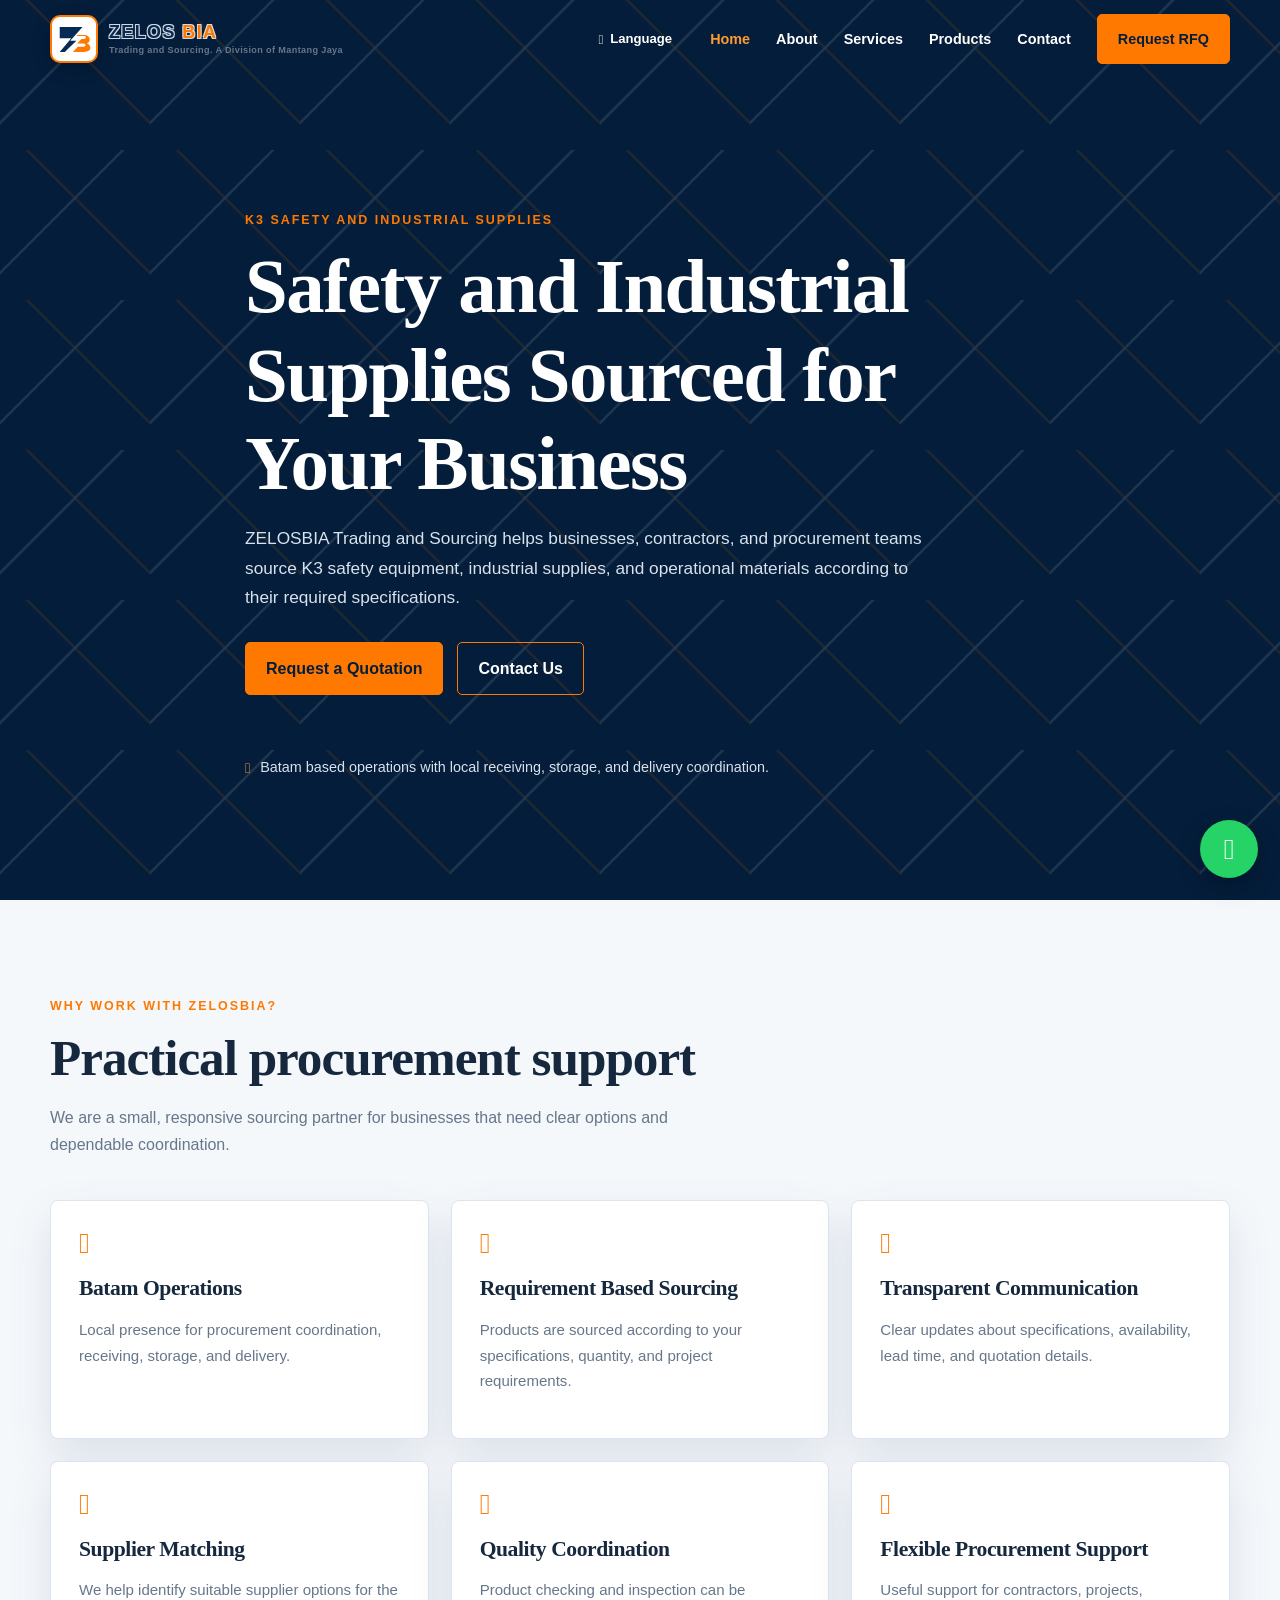
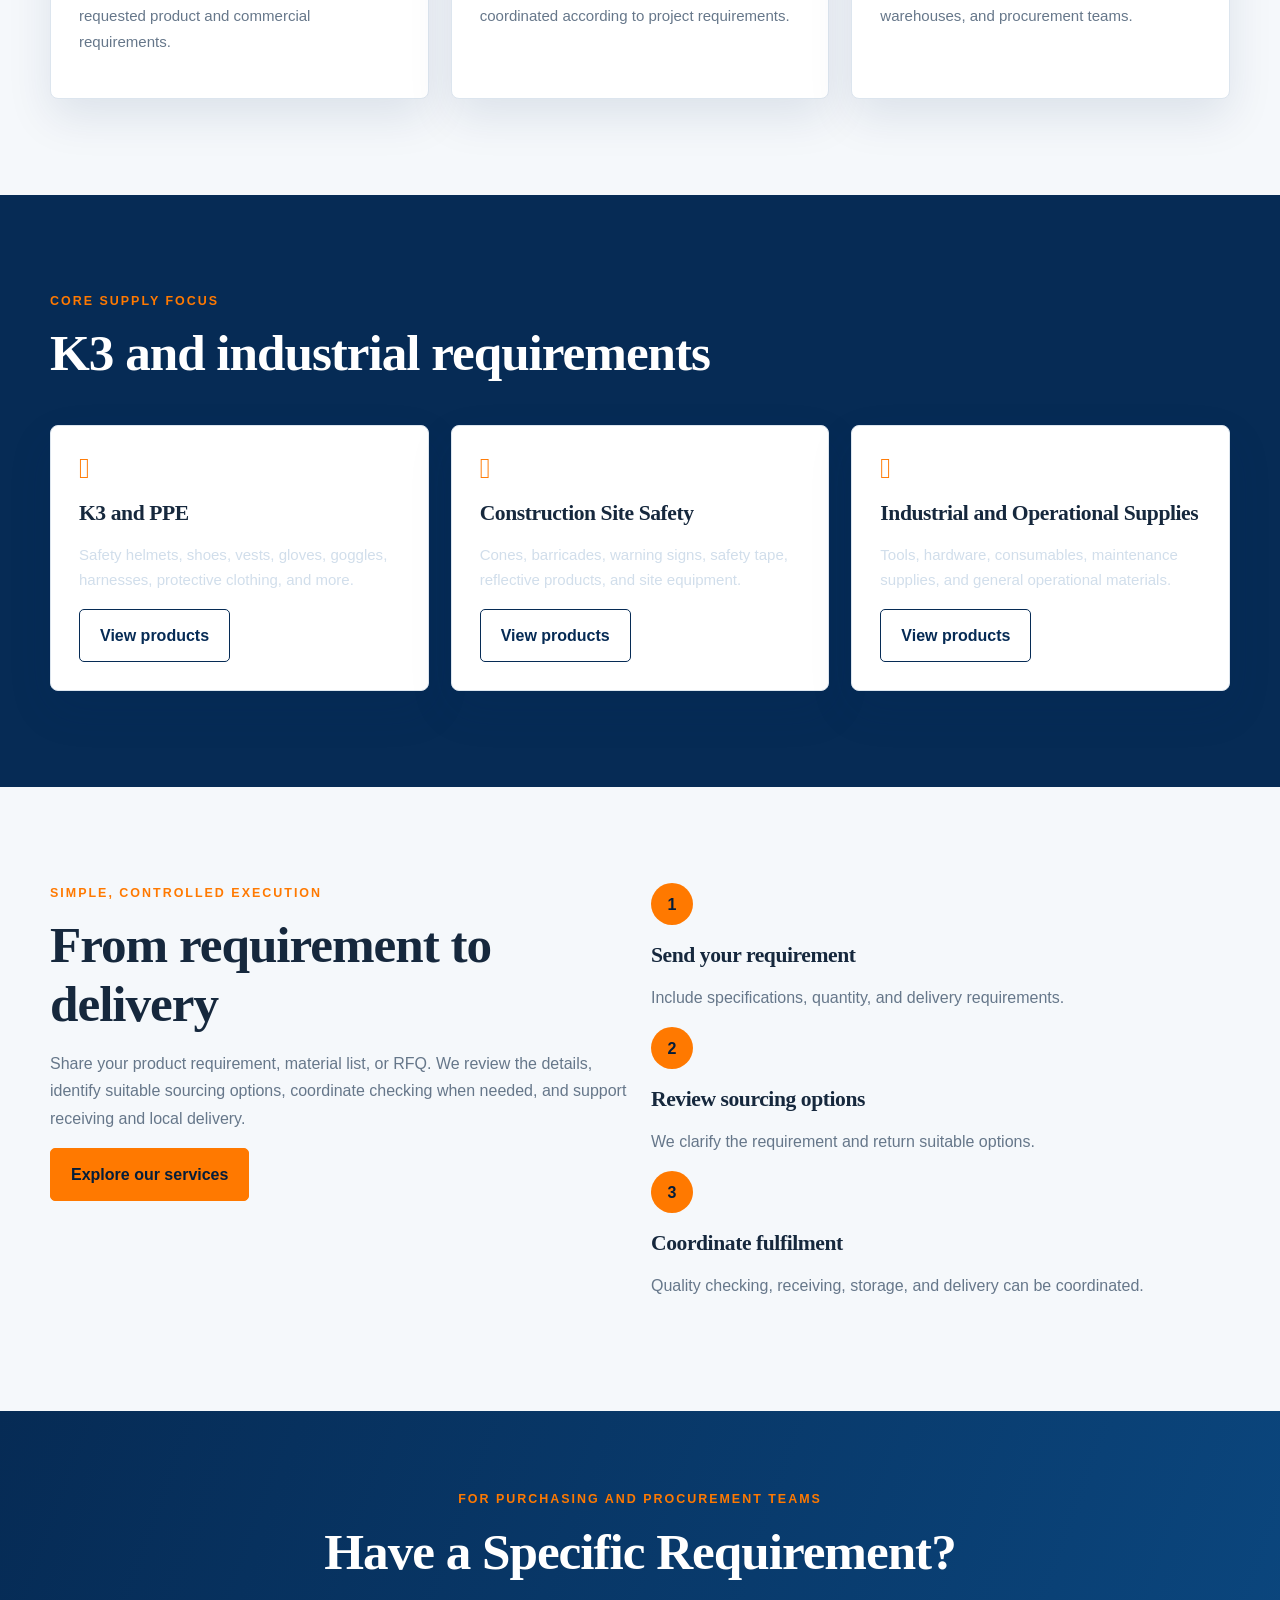
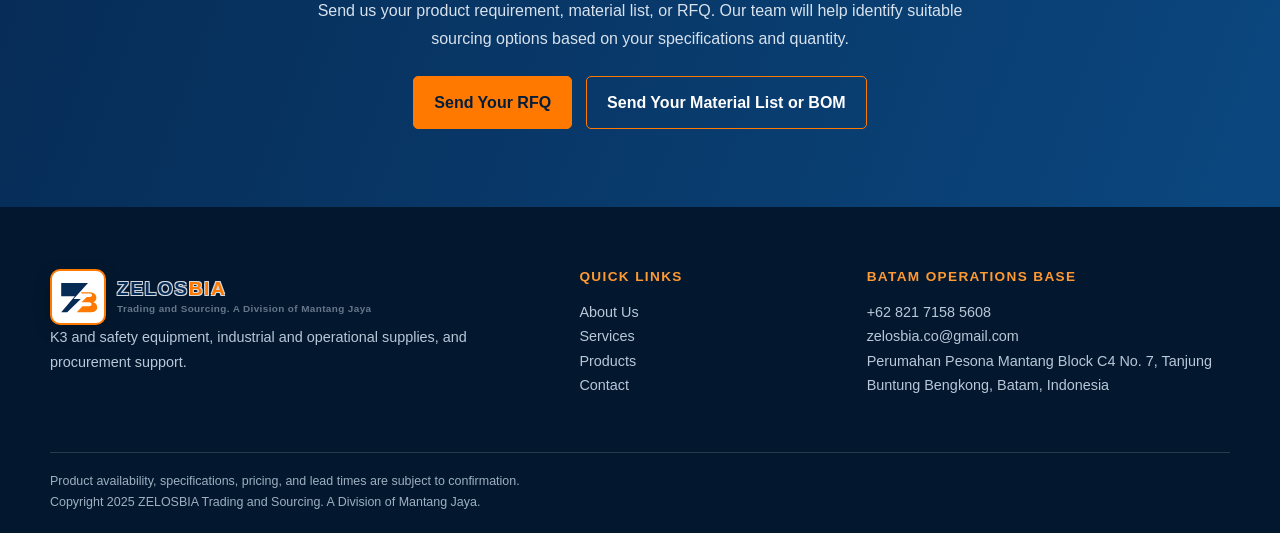
==== commit 09f580d1: "Apply fixes: point HTML to root style/script, add sitemap, robots, basic security meta tags, README" ====
--- a/index.html
+++ b/index.html
@@ -5,6 +5,11 @@
   <meta name="viewport" content="width=device-width, initial-scale=1">
   <title>ZELOSBIA Trading and Sourcing | K3 and Industrial Supplies Batam</title>
   <meta name="description" content="ZELOSBIA Trading and Sourcing provides K3 safety equipment, PPE, industrial supplies, and procurement sourcing support for businesses and contractors in Batam.">
+  <!-- Security and social meta -->
+  <meta http-equiv="Content-Security-Policy" content="default-src 'self' https:; script-src 'self' https://cdnjs.cloudflare.com https://translate.google.com https://translate.googleapis.com https://maps.googleapis.com https://maps.gstatic.com; style-src 'self' 'unsafe-inline' https://fonts.googleapis.com https://cdnjs.cloudflare.com; font-src https://fonts.gstatic.com data:; img-src 'self' data: https:; frame-src https://www.google.com https://maps.google.com https://translate.google.com https://maps.app.goo.gl; connect-src 'self' https://www.google-analytics.com https://*.googleapis.com https://*.gstatic.com;">
+  <meta name="referrer" content="no-referrer-when-downgrade">
+  <meta property="og:title" content="ZELOSBIA Trading and Sourcing | K3 and Industrial Supplies Batam">
+  <meta property="og:description" content="K3 safety equipment, PPE, industrial supplies, and procurement sourcing support based in Batam.">
   <link rel="preconnect" href="https://fonts.googleapis.com">
   <link href="https://fonts.googleapis.com/css2?family=Inter:wght@400;500;600;700;800&family=Playfair+Display:wght@600;700&display=swap" rel="stylesheet">
   <link rel="stylesheet" href="https://cdnjs.cloudflare.com/ajax/libs/font-awesome/6.5.2/css/all.min.css">
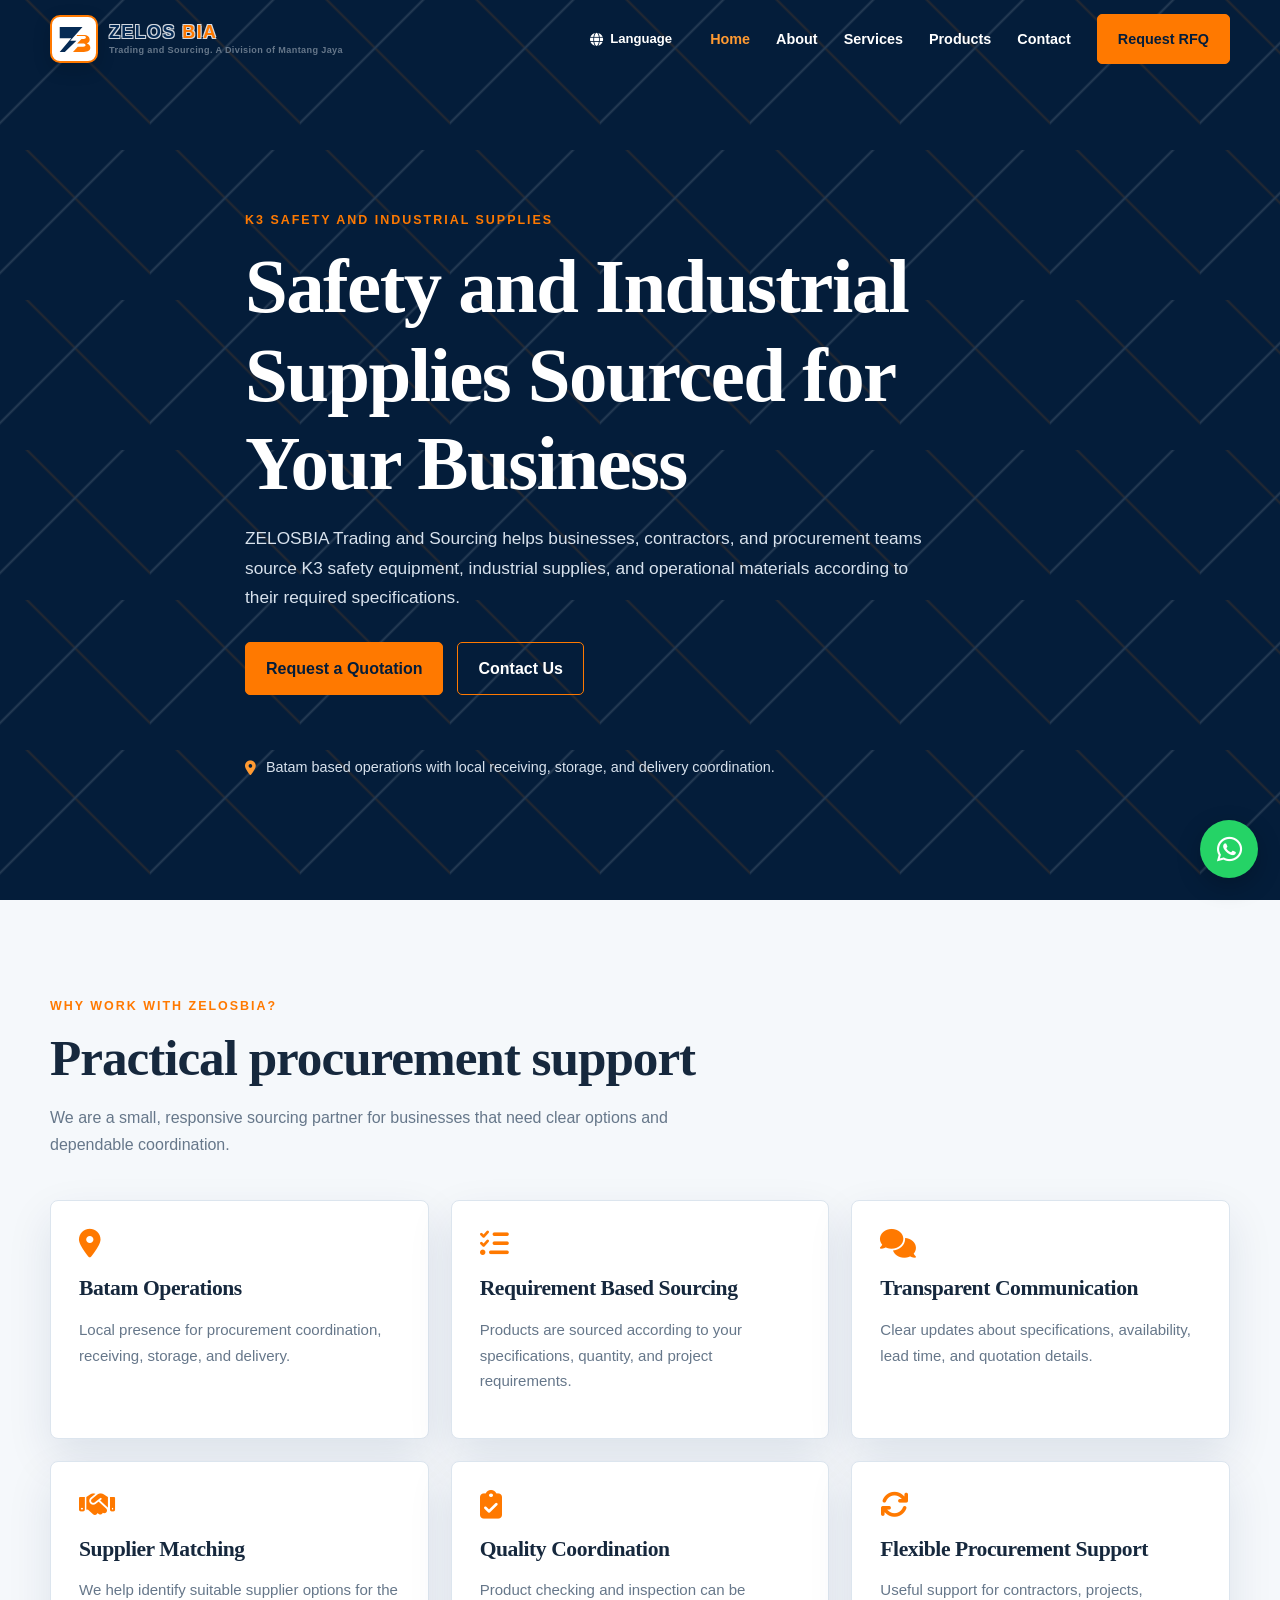
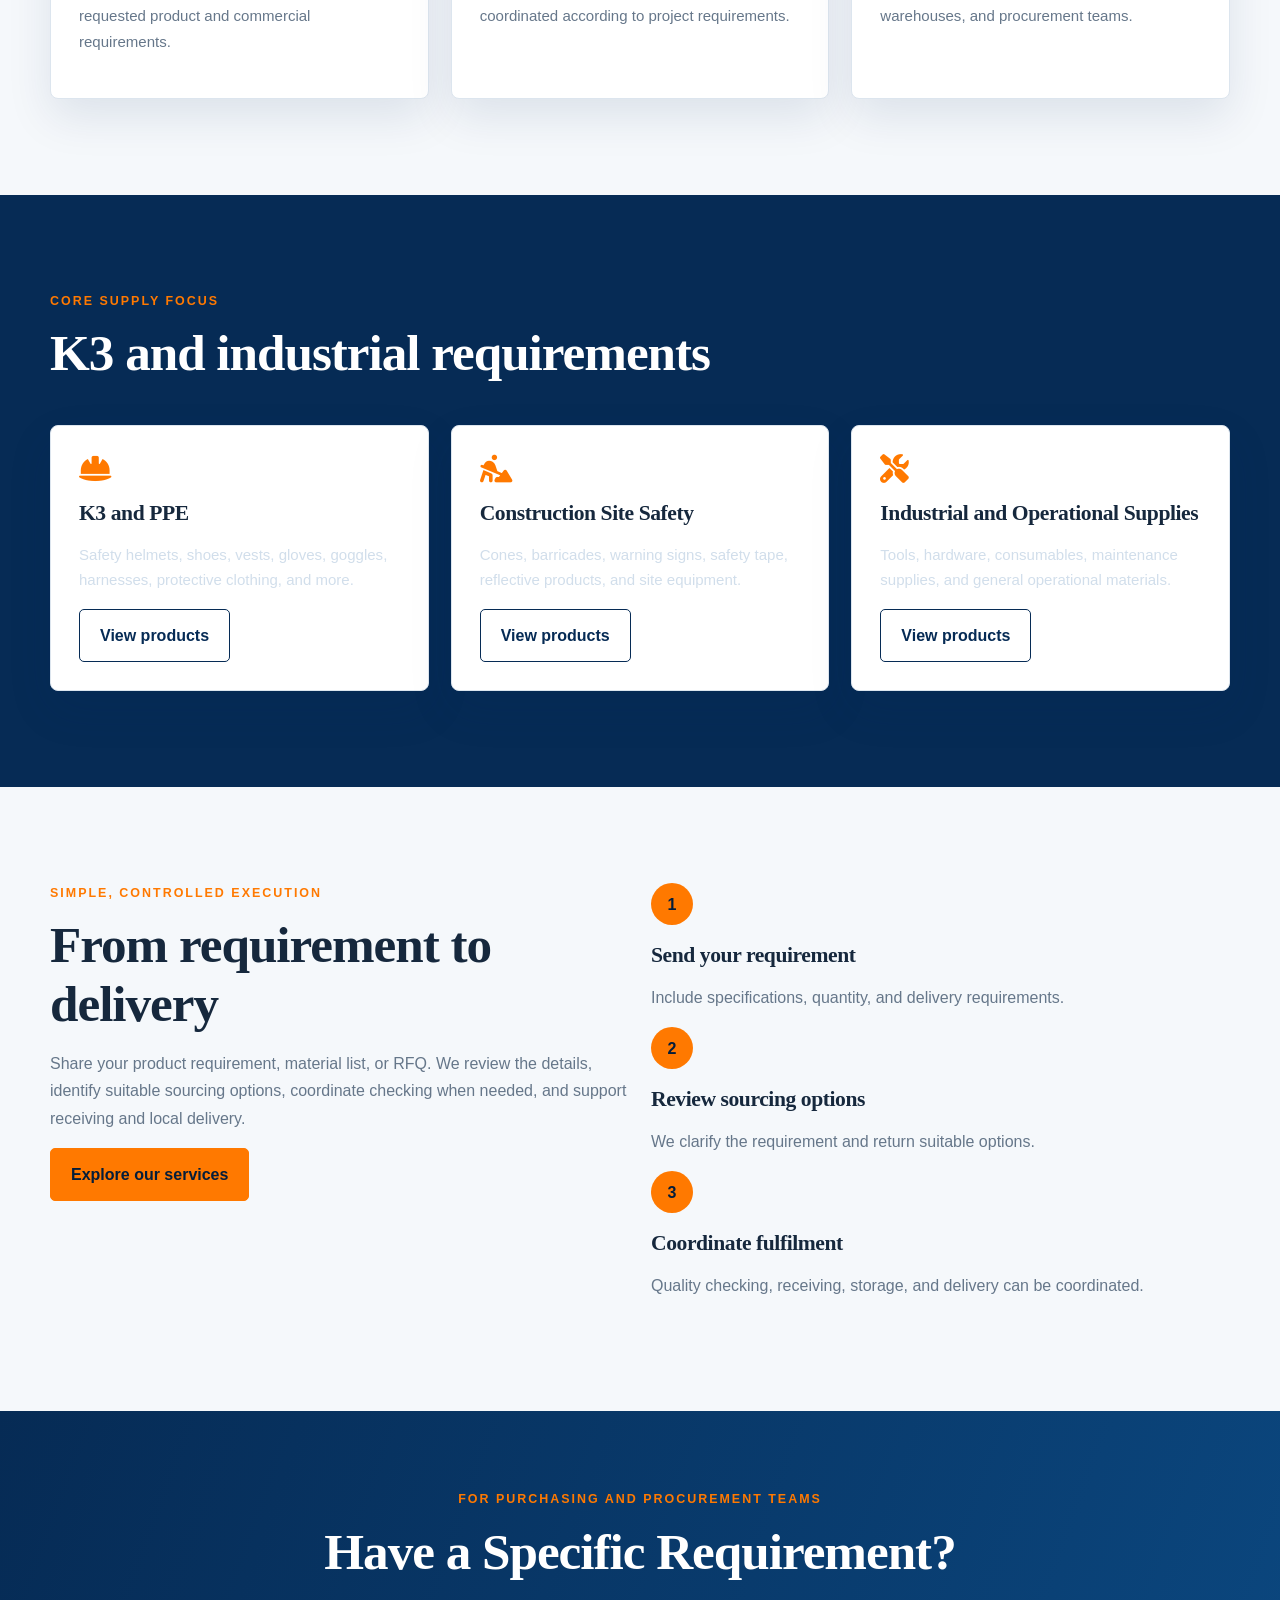
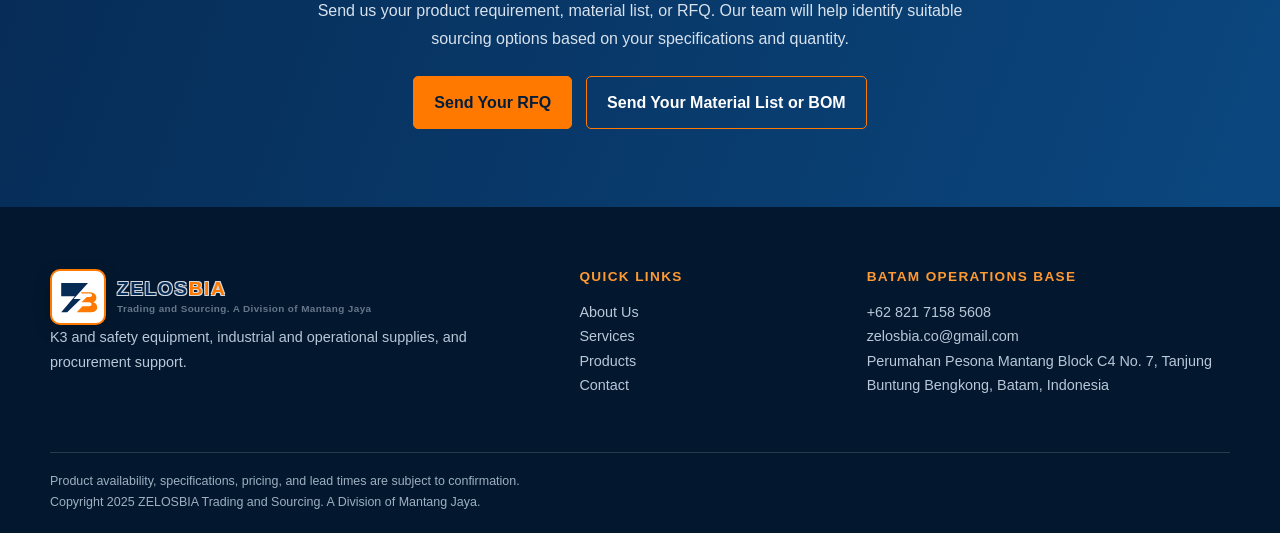
==== commit 255cece9: "Fix: allow font loading from cdnjs (CSP update) to restore Font Awesome icons" ====
--- a/index.html
+++ b/index.html
@@ -6,7 +6,7 @@
   <title>ZELOSBIA Trading and Sourcing | K3 and Industrial Supplies Batam</title>
   <meta name="description" content="ZELOSBIA Trading and Sourcing provides K3 safety equipment, PPE, industrial supplies, and procurement sourcing support for businesses and contractors in Batam.">
   <!-- Security and social meta -->
-  <meta http-equiv="Content-Security-Policy" content="default-src 'self' https:; script-src 'self' https://cdnjs.cloudflare.com https://translate.google.com https://translate.googleapis.com https://maps.googleapis.com https://maps.gstatic.com; style-src 'self' 'unsafe-inline' https://fonts.googleapis.com https://cdnjs.cloudflare.com; font-src https://fonts.gstatic.com data:; img-src 'self' data: https:; frame-src https://www.google.com https://maps.google.com https://translate.google.com https://maps.app.goo.gl; connect-src 'self' https://www.google-analytics.com https://*.googleapis.com https://*.gstatic.com;">
+  <meta http-equiv="Content-Security-Policy" content="default-src 'self' https:; script-src 'self' https://cdnjs.cloudflare.com https://translate.google.com https://translate.googleapis.com https://maps.googleapis.com https://maps.gstatic.com; style-src 'self' 'unsafe-inline' https://fonts.googleapis.com https://cdnjs.cloudflare.com; font-src https://fonts.gstatic.com https://cdnjs.cloudflare.com data:; img-src 'self' data: https:; frame-src https://www.google.com https://maps.google.com https://translate.google.com https://maps.app.goo.gl; connect-src 'self' https://www.google-analytics.com https://*.googleapis.com https://*.gstatic.com;">
   <meta name="referrer" content="no-referrer-when-downgrade">
   <meta property="og:title" content="ZELOSBIA Trading and Sourcing | K3 and Industrial Supplies Batam">
   <meta property="og:description" content="K3 safety equipment, PPE, industrial supplies, and procurement sourcing support based in Batam.">
